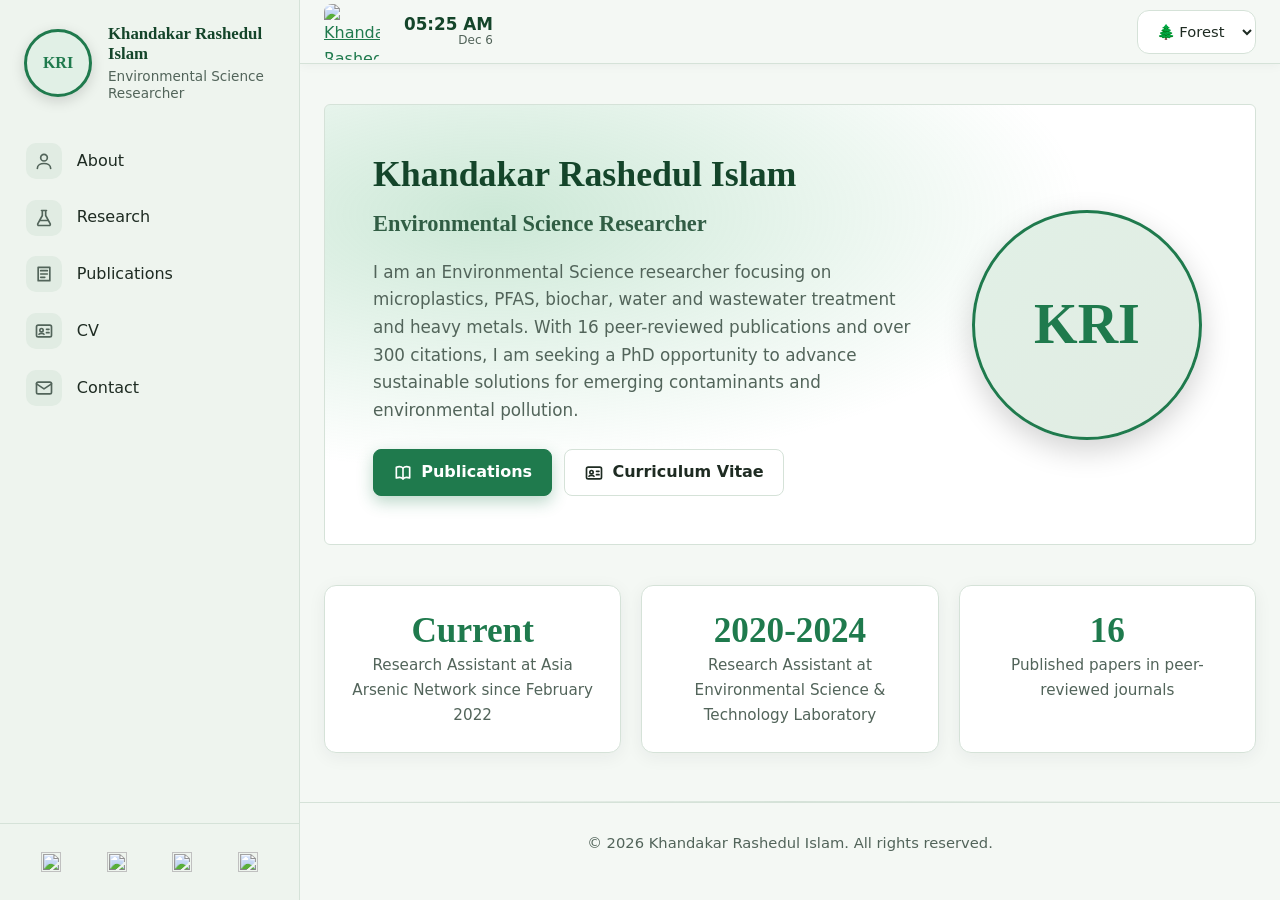
==== index.html @ 215af10e "Add files via upload" ====
<!DOCTYPE html>
<html lang="en">
<head>
  <meta charset="UTF-8">
  <meta name="viewport" content="width=device-width, initial-scale=1">
  <title>Khandakar Rashedul Islam | Environmental Science Researcher</title>
  <meta name="description" content="Academic portfolio of Khandakar Rashedul Islam, an environmental science researcher working on microplastics, emerging contaminants such as PFAS, and environmental remediation.">
  <link rel="stylesheet" href="style.css">
    <link rel="icon" href="assets/logo.png" type="image/png">
</head>
<body>

  <!-- Falling background symbols (filled in by script.js) -->
  <div class="bg-glyphs" id="bg-glyphs" aria-hidden="true"></div>

  <a class="skip-link" href="#main">Skip to content</a>

  <!-- Dark overlay behind the sidebar on tablet and mobile -->
  <div class="sidebar-overlay" id="sidebar-overlay" hidden></div>

  <!-- ===================== SIDEBAR ===================== -->
  <aside class="sidebar" id="sidebar" aria-label="Site menu">

    <button class="icon-btn sidebar-close" id="sidebar-close" type="button" aria-label="Close menu">✕</button>

    <a class="side-brand" href="index.html">
      <!--
        SIDEBAR PHOTO: to use your photo, upload assets/profile.jpg, then replace the <span> line below with:
        <img class="side-avatar" src="assets/profile.jpg" alt="Khandakar Rashedul Islam">
      -->
      <span class="side-avatar" aria-hidden="true">KRI</span>
      <span class="side-brand-text">
        <span class="side-name">Khandakar Rashedul Islam</span>
        <span class="side-title">Environmental Science Researcher</span>
      </span>
    </a>

    <nav class="side-nav" aria-label="Main navigation">
      <ul>
        <li>
          <a href="about.html">
            <span class="nav-icon"><svg class="icon" viewBox="0 0 24 24" aria-hidden="true"><circle cx="12" cy="8" r="4"/><path d="M4 21c0-4 4-6 8-6s8 2 8 6"/></svg></span>
            About
          </a>
        </li>
        <li>
          <a href="research.html">
            <span class="nav-icon"><svg class="icon" viewBox="0 0 24 24" aria-hidden="true"><path d="M9 3h6M10 3v6L4.5 19a1.5 1.5 0 0 0 1.3 2h12.4a1.5 1.5 0 0 0 1.3-2L14 9V3"/><path d="M7 15h10"/></svg></span>
            Research
          </a>
        </li>
        <li>
          <a href="publications.html">
            <span class="nav-icon"><svg class="icon" viewBox="0 0 24 24" aria-hidden="true"><path d="M5 4h14v16H5z"/><path d="M8 8h8M8 12h8M8 16h5"/></svg></span>
            Publications
          </a>
        </li>
        <li>
          <a href="cv.html">
            <span class="nav-icon"><svg class="icon" viewBox="0 0 24 24" aria-hidden="true"><rect x="3" y="5" width="18" height="14" rx="2"/><circle cx="9" cy="11" r="2"/><path d="M6 16c.5-1.5 5.5-1.5 6 0M15 10h3M15 14h3"/></svg></span>
            CV
          </a>
        </li>
        <li>
          <a href="contact.html">
            <span class="nav-icon"><svg class="icon" viewBox="0 0 24 24" aria-hidden="true"><rect x="3" y="5" width="18" height="14" rx="2"/><path d="m3 7 9 6 9-6"/></svg></span>
            Contact
          </a>
        </li>
      </ul>
    </nav>

    <!--
      PROFILE LINKS (bottom of sidebar). This is the ONLY place you need to edit your profile links.
      The buttons in the Contact section copy these automatically.
      To activate an icon: replace href="#contact" with your real link and delete the word is-placeholder.
      To remove an icon: delete its whole <a ...> ... </a> block.
    -->
       <div class="sidebar-links" aria-label="Academic profiles">
      <a class="profile-icon" href="https://www.linkedin.com/in/khandakarrashedulislam/" data-profile="linkedin" title="LinkedIn" aria-label="LinkedIn">
        <img src="assets/icons/linkedin.svg" alt="" width="20" height="20">
      </a>
      <a class="profile-icon" href="https://scholar.google.com/citations?user=u9Iv7xsAAAAJ&amp;hl=en" data-profile="scholar" title="Google Scholar" aria-label="Google Scholar">
        <img src="assets/icons/scholar.svg" alt="" width="20" height="20">
      </a>
      <a class="profile-icon" href="https://orcid.org/0000-0001-8953-0224" data-profile="orcid" title="ORCID" aria-label="ORCID">
        <img src="assets/icons/orcid.svg" alt="" width="20" height="20">
      </a>
      <a class="profile-icon" href="https://www.researchgate.net/profile/Khandakar-Rashedul-Islam-2?ev=hdr_xprf" data-profile="researchgate" title="ResearchGate" aria-label="ResearchGate">
        <img src="assets/icons/researchgate.svg" alt="" width="20" height="20">
      </a>
    </div>

  </aside>

  <!-- ===================== MAIN AREA ===================== -->
  <div class="main-area">

    <!-- Top bar -->
    <header class="topbar">
      <div class="topbar-left">
        <button class="icon-btn menu-btn" id="menu-btn" type="button" aria-label="Open menu" aria-expanded="false" aria-controls="sidebar">
          <span class="menu-bar"></span>
          <span class="menu-bar"></span>
          <span class="menu-bar"></span>
        </button>
        <a class="site-logo" href="index.html" aria-label="Home">
          <img src="assets/logo.png" alt="Khandakar Rashedul Islam logo" width="36" height="36">
        </a>
        <div class="clock">
          <span class="clock-time" id="clock-time">--:--</span>
          <span class="clock-date" id="clock-date"></span>
        </div>
      </div>

      <div class="topbar-right">
        <label class="visually-hidden" for="theme-select">Colour theme</label>
        <select class="theme-select" id="theme-select">
          <option value="forest">🌲 Forest</option> 
          <option value="light">🌞 Light</option>
          <option value="dark">🌙 Dark</option>
         
        </select>
      </div>
    </header>

    <main id="main">

      <!-- ===================== HOME / HERO ===================== -->
      <section class="hero" id="home">
        <div class="container">
          <div class="hero-card reveal">

            <div class="hero-text">
             <!-- <p class="pill"><span class="pill-dot"></span></p> ====== -->
              <h1>Khandakar Rashedul Islam</h1>
              <p class="hero-subtitle">Environmental Science Researcher</p>
              <p class="hero-intro">
               I am an Environmental Science researcher focusing on microplastics, PFAS, biochar, water and wastewater treatment and heavy metals. With 16 peer-reviewed publications and over 300 citations, I am seeking a PhD opportunity to advance sustainable solutions for emerging contaminants and environmental pollution.
              </p>
              <div class="button-row">
                <a class="btn btn-primary" href="publications.html">
                  <svg class="icon" viewBox="0 0 24 24" aria-hidden="true"><path d="M4 5c3-1 6-1 8 1 2-2 5-2 8-1v13c-3-1-6-1-8 1-2-2-5-2-8-1z"/><path d="M12 6v13"/></svg>
                  Publications
                </a>
                <a class="btn btn-outline" href="cv.html">
                  <svg class="icon" viewBox="0 0 24 24" aria-hidden="true"><rect x="3" y="5" width="18" height="14" rx="2"/><circle cx="9" cy="11" r="2"/><path d="M6 16c.5-1.5 5.5-1.5 6 0M15 10h3M15 14h3"/></svg>
                  Curriculum Vitae
                </a>
              </div>
            </div>

            <div class="hero-photo-wrap">
              <!--
                PROFILE PHOTO: this circle is a placeholder.
                To use your photo, upload it as assets/profile.jpg, then DELETE the whole <div class="hero-photo">...</div>
                below and put this single line in its place:
                <img class="hero-photo" src="assets/profile.jpg" alt="Portrait of Khandakar Rashedul Islam">
              -->
              <div class="hero-photo" role="img" aria-label="Profile photo placeholder">
                <span>KRI</span>
              </div>
            </div>

          </div>
        </div>
      </section>

      <!-- ===================== STATISTICS =====================
           To update your numbers later, change the number inside each
           <span class="stat-number"> and the label next to it. -->
      <section class="stats" aria-label="Research at a glance">
        <div class="container stats-grid">

        <div class="card stat reveal">
            <span class="stat-number">Current</span>
            <span class="stat-label">Research Assistant at Asia Arsenic Network since February 2022</span>
          </div>
        <div class="card stat reveal">
            <span class="stat-number">2020-2024</span>
            <span class="stat-label">Research Assistant at Environmental Science & Technology Laboratory</span>
          </div>
          <div class="card stat reveal">
            <span class="stat-number">16</span>
            <span class="stat-label">Published papers in peer-reviewed journals</span>
          </div>
        </div>
      </section>

      <div class="container"><hr class="divider"></div>

</main>

    <!-- ===================== FOOTER ===================== -->
    <footer class="site-footer">
      <div class="container">
        <p>© <span id="current-year">2026</span> Khandakar Rashedul Islam. All rights reserved.</p>
      </div>
    </footer>

  </div>

  <script src="script.js"></script>
</body>
</html>
---- style.css ----
/* =====================================================================
   style.css: colours, fonts, layout and responsive rules
   Breakpoints:
     Desktop = 1024px and wider (default rules, sidebar always visible)
     Tablet  = 641px to 1023px  (@media max-width: 1023px, sidebar becomes a slide-in menu)
     Mobile  = 640px and narrower (@media max-width: 640px)
   ===================================================================== */

/* ---------- 1. COLOURS, FONTS AND SIZES (safe to edit) ---------- */
:root {
  --bg: #ffffff;
  --sidebar-bg: #fafbfc;
  --surface: #ffffff;
  --text: #1f2937;
  --heading: #1b365d;
  --muted: #556070;
  --primary: #0066cc;          /* MAIN ACCENT COLOUR: change this to restyle the site */
  --on-primary: #ffffff;
  --tile-bg: #eef1f5;
  --tag-bg: #e8f1fb;
  --tag-text: #0b5cab;
  --border: #e4e8ee;
  --header-bg: rgba(255, 255, 255, 0.9);
  --hero-glow: rgba(120, 176, 230, 0.35);
  --btn-shadow: 0 6px 16px rgba(0, 102, 204, 0.3);
  --warn-bg: #fef3c7;
  --warn-text: #92400e;
  --shadow: 0 4px 18px rgba(31, 41, 55, 0.06);
  --shadow-hover: 0 10px 28px rgba(31, 41, 55, 0.13);
  --radius: 12px;
  --sidebar-width: 300px;
  --topbar-height: 64px;
  --font: system-ui, -apple-system, "Segoe UI", Roboto, "Helvetica Neue", Arial, sans-serif;          /* BODY FONT */
  --font-serif: "Source Serif 4", "Source Serif Pro", Georgia, "Times New Roman", serif;               /* HEADING FONT */
}

[data-theme="dark"] {
  --bg: #0f1720;
  --sidebar-bg: #121c27;
  --surface: #17222f;
  --text: #dbe3ec;
  --heading: #eaf2fb;
  --muted: #9aa8b8;
  --primary: #4da3ff;
  --on-primary: #06121f;
  --tile-bg: #1f2c3a;
  --tag-bg: #16314d;
  --tag-text: #9ccbff;
  --border: #2a3a4b;
  --header-bg: rgba(15, 23, 32, 0.9);
  --hero-glow: rgba(77, 163, 255, 0.18);
  --btn-shadow: 0 6px 16px rgba(77, 163, 255, 0.25);
  --warn-bg: #78350f;
  --warn-text: #fde68a;
  --shadow: 0 4px 18px rgba(0, 0, 0, 0.35);
  --shadow-hover: 0 10px 28px rgba(0, 0, 0, 0.5);
}

[data-theme="forest"] {
  --bg: #f4f8f4;
  --sidebar-bg: #eef4ee;
  --surface: #ffffff;
  --text: #1e2b22;
  --heading: #14452a;
  --muted: #52645a;
  --primary: #1f7a4d;
  --tile-bg: #e1ece3;
  --tag-bg: #e1f0e6;
  --tag-text: #176239;
  --border: #d5e2d8;
  --header-bg: rgba(244, 248, 244, 0.9);
  --hero-glow: rgba(110, 190, 140, 0.35);
  --btn-shadow: 0 6px 16px rgba(31, 122, 77, 0.3);
}

/* ---------- 2. BASIC RESET ---------- */
*, *::before, *::after { box-sizing: border-box; }

[hidden] { display: none !important; }

html {
  scroll-behavior: smooth;
  scroll-padding-top: calc(var(--topbar-height) + 12px);
}

body {
  margin: 0;
  font-family: var(--font);
  font-size: 1rem;
  line-height: 1.65;
  color: var(--text);
  background: var(--bg);
  transition: background 0.25s ease, color 0.25s ease;
}

img { max-width: 100%; height: auto; }
a { color: var(--primary); }

h1, h2, h3 {
  font-family: var(--font-serif);
  color: var(--heading);
  line-height: 1.2;
  margin: 0 0 0.5rem;
}
h3 { font-size: 1.15rem; }
p { margin: 0 0 0.9rem; }

:focus-visible { outline: 3px solid var(--primary); outline-offset: 3px; }

.container { width: min(1024px, 100% - 3rem); margin-inline: auto; }

.visually-hidden {
  position: absolute;
  width: 1px;
  height: 1px;
  overflow: hidden;
  clip: rect(0 0 0 0);
  white-space: nowrap;
}

.skip-link {
  position: absolute;
  left: -999px;
  top: 0;
  background: var(--primary);
  color: var(--on-primary);
  padding: 0.6rem 1rem;
  z-index: 100;
}
.skip-link:focus { left: 0; }

/* Small line icons used in buttons and the menu */
.icon {
  width: 20px;
  height: 20px;
  flex: 0 0 auto;
  fill: none;
  stroke: currentColor;
  stroke-width: 2;
  stroke-linecap: round;
  stroke-linejoin: round;
}

/* ---------- 3. FALLING BACKGROUND SYMBOLS ---------- */
.bg-glyphs {
  position: fixed;
  inset: 0;
  overflow: hidden;
  pointer-events: none;
  z-index: 0;
}
.glyph {
  position: absolute;
  top: -10vh;
  color: var(--primary);
  opacity: 0.1;
  user-select: none;
  animation-name: glyph-fall;
  animation-timing-function: linear;
  animation-iteration-count: infinite;
}
@keyframes glyph-fall {
  from { transform: translateY(0) rotate(0deg); }
  to   { transform: translateY(120vh) rotate(360deg); }
}

/* ---------- 4. SIDEBAR ---------- */
.sidebar {
  position: fixed;
  top: 0;
  bottom: 0;
  left: 0;
  width: var(--sidebar-width);
  z-index: 30;
  display: flex;
  flex-direction: column;
  background: var(--sidebar-bg);
  border-right: 1px solid var(--border);
  overflow-y: auto;
}

.side-brand {
  display: flex;
  align-items: center;
  gap: 1rem;
  padding: 1.5rem 1.5rem 1.25rem;
  text-decoration: none;
  color: var(--heading);
}
.side-avatar {
  flex: 0 0 auto;
  width: 68px;
  height: 68px;
  border-radius: 50%;
  object-fit: cover;
  border: 3px solid var(--primary);
  box-shadow: 0 4px 14px rgba(0, 0, 0, 0.15);
  display: grid;
  place-items: center;
  background: var(--tag-bg);
  color: var(--primary);
  font-family: var(--font-serif);
  font-weight: 800;
}
.side-brand-text { display: flex; flex-direction: column; min-width: 0; }
.side-name {
  font-family: var(--font-serif);
  font-size: 1.05rem;
  font-weight: 600;
  line-height: 1.2;
}
.side-title { font-size: 0.85rem; color: var(--muted); line-height: 1.3; margin-top: 0.2rem; }

.side-nav { padding: 0.75rem 1rem; }
.side-nav ul { list-style: none; margin: 0; padding: 0; }
.side-nav li { margin-bottom: 0.3rem; }
.side-nav a {
  display: flex;
  align-items: center;
  gap: 0.9rem;
  padding: 0.5rem 0.65rem;
  border-radius: 12px;
  color: var(--text);
  text-decoration: none;
  font-weight: 500;
}
.nav-icon {
  display: grid;
  place-items: center;
  width: 36px;
  height: 36px;
  border-radius: 10px;
  background: var(--tile-bg);
  color: var(--muted);
}
.side-nav a:hover { background: var(--tile-bg); }
.side-nav a:hover .nav-icon { background: var(--tag-bg); color: var(--primary); }

.sidebar-links {
  margin-top: auto;
  display: flex;
  justify-content: space-around;
  gap: 0.25rem;
  padding: 1rem 1.25rem;
  border-top: 1px solid var(--border);
}
.profile-icon {
  display: inline-flex;
  align-items: center;
  justify-content: center;
  width: 44px;
  height: 44px;
  border-radius: 50%;
  color: var(--muted);
  font-weight: 800;
  font-size: 0.95rem;
  text-decoration: none;
}
.profile-icon:hover { background: var(--tile-bg); color: var(--primary); }

.icon-btn.sidebar-close { display: none; position: absolute; top: 0.75rem; right: 0.75rem; }
.sidebar-overlay {
  position: fixed;
  inset: 0;
  z-index: 60;
  background: rgba(0, 0, 0, 0.4);
}

/* ---------- 5. MAIN AREA AND TOP BAR ---------- */
.main-area {
  position: relative;
  z-index: 1;
  margin-left: var(--sidebar-width);
}

.topbar {
  position: sticky;
  top: 0;
  z-index: 40;
  display: flex;
  align-items: center;
  justify-content: space-between;
  gap: 1rem;
  height: var(--topbar-height);
  padding: 0 1.5rem;
  background: var(--header-bg);
  backdrop-filter: blur(10px);
  -webkit-backdrop-filter: blur(10px);
  border-bottom: 1px solid var(--border);
  box-shadow: 0 2px 10px rgba(0, 0, 0, 0.04);
}
.topbar-left { display: flex; align-items: center; gap: 1rem; }

.clock { display: flex; flex-direction: column; line-height: 1.15; margin-left: 0.5rem; }
.clock-time { font-weight: 700; color: var(--heading); font-size: 1.05rem; }
.clock-date { font-size: 0.75rem; color: var(--muted); text-align: right; }

.theme-select {
  min-height: 44px;
  padding: 0.4rem 0.9rem;
  border-radius: 12px;
  border: 1px solid var(--border);
  background: var(--surface);
  color: var(--text);
  font: inherit;
  font-size: 0.92rem;
  cursor: pointer;
}

.icon-btn {
  width: 44px;
  height: 44px;
  border-radius: 12px;
  border: 1px solid var(--border);
  background: var(--surface);
  color: var(--text);
  font-size: 1.1rem;
  cursor: pointer;
  display: inline-flex;
  align-items: center;
  justify-content: center;
}
.icon-btn:hover { background: var(--tile-bg); }

/* The ☰ button is hidden on desktop */
.menu-btn { display: none; flex-direction: column; gap: 4px; }
.menu-bar { display: block; width: 18px; height: 2px; background: currentColor; border-radius: 2px; }

/* ---------- 6. BUTTONS ---------- */
.btn {
  display: inline-flex;
  align-items: center;
  justify-content: center;
  gap: 0.5rem;
  min-height: 44px;
  padding: 0.6rem 1.2rem;
  border-radius: 8px;
  border: 1px solid var(--primary);
  font-weight: 600;
  text-decoration: none;
  cursor: pointer;
  transition: transform 0.15s ease, border-color 0.15s ease, background 0.15s ease;
}
.btn:hover { transform: translateY(-2px); }
.btn-primary { background: var(--primary); color: var(--on-primary); box-shadow: var(--btn-shadow); }
.btn-outline { background: var(--surface); color: var(--text); border-color: var(--border); }
.btn-outline:hover { border-color: var(--primary); color: var(--primary); }
.btn-small { min-height: 38px; padding: 0.3rem 1rem; font-size: 0.88rem; }

.button-row { display: flex; flex-wrap: wrap; gap: 0.75rem; margin-top: 1.5rem; }

/* Links that still contain placeholder addresses */
.is-placeholder {
  opacity: 0.55;
  border-style: dashed;
  pointer-events: none;
}
.is-placeholder::after {
  content: " (add link)";
  font-size: 0.75em;
  font-weight: 400;
  margin-left: 0.3em;
}
.profile-icon.is-placeholder::after { content: none; }

/* ---------- 7. HERO ---------- */
.hero { padding: 2.5rem 0 1.5rem; }
.hero-card {
  display: grid;
  grid-template-columns: 1fr 240px;
  gap: 2.5rem;
  align-items: center;
  padding: 3rem;
  border: 1px solid var(--border);
  border-radius: 6px;
  background:
    radial-gradient(ellipse at 18% 25%, var(--hero-glow), transparent 55%),
    var(--surface);
}

.pill {
  display: inline-flex;
  align-items: center;
  gap: 0.55rem;
  margin-bottom: 1.5rem;
  padding: 0.4rem 0.95rem;
  border: 1px solid var(--border);
  border-radius: 999px;
  background: var(--surface);
  font-size: 0.85rem;
  color: var(--text);
}
.pill-dot {
  width: 8px;
  height: 8px;
  border-radius: 50%;
  background: var(--primary);
  box-shadow: 0 0 0 3px var(--tag-bg);
}

.hero h1 { font-size: clamp(2.2rem, 2.8vw, 2.6rem); font-weight: 600; margin-bottom: 0.6rem; }
.hero-subtitle {
  font-family: var(--font-serif);
  font-size: 1.4rem;
  font-weight: 600;
  color: var(--heading);
  opacity: 0.85;
  margin-bottom: 1rem;
}
.hero-intro { max-width: 65ch; color: var(--muted); font-size: 1.05rem; }

.hero-photo-wrap { display: flex; justify-content: center; }
.hero-photo {
  width: 100%;
  max-width: 230px;
  aspect-ratio: 1 / 1;
  object-fit: cover;
  border-radius: 50%;
  border: 3px solid var(--primary);
  box-shadow: 0 10px 30px rgba(0, 0, 0, 0.18);
}
div.hero-photo {
  display: grid;
  place-items: center;
  background: linear-gradient(135deg, var(--tag-bg), var(--tile-bg));
  color: var(--primary);
  font-family: var(--font-serif);
  font-size: 3.5rem;
  font-weight: 700;
}

/* ---------- 8. STATS, DIVIDER ---------- */
.stats { padding: 1rem 0 0; }
.stats-grid { display: grid; grid-template-columns: repeat(3, 1fr); gap: 1.25rem; }
.stat { text-align: center; padding: 1.25rem; }
.stat-number {
  display: block;
  font-family: var(--font-serif);
  font-size: 2.2rem;
  font-weight: 700;
  color: var(--primary);
  line-height: 1.2;
}
.stat-label { display: block; color: var(--muted); font-size: 0.95rem; }

.divider {
  border: 0;
  height: 1px;
  margin: 3rem 0 0;
  background: linear-gradient(90deg, transparent, var(--border), transparent);
}

/* ---------- 9. SECTIONS AND CARDS ---------- */
.section { padding: 3.5rem 0; }
.section-head { margin-bottom: 2rem; }
.section-head h2 { font-size: clamp(1.8rem, 3vw, 2.3rem); font-weight: 600; }
.section-lead { color: var(--muted); max-width: 70ch; margin-top: 0.5rem; }

.eyebrow {
  display: flex;
  align-items: center;
  gap: 0.7rem;
  margin: 0 0 0.5rem;
  font-size: 0.78rem;
  font-weight: 700;
  letter-spacing: 0.14em;
  text-transform: uppercase;
  color: var(--primary);
}
.eyebrow::before { content: ""; width: 28px; height: 1px; background: currentColor; }

.card {
  background: var(--surface);
  border: 1px solid var(--border);
  border-radius: var(--radius);
  padding: 1.5rem;
  box-shadow: var(--shadow);
  transition: transform 0.2s ease, box-shadow 0.2s ease;
}
.card:hover { transform: translateY(-3px); box-shadow: var(--shadow-hover); }

.grid-3 { display: grid; grid-template-columns: repeat(3, 1fr); gap: 1.5rem; }

.tag-list { display: flex; flex-wrap: wrap; gap: 0.5rem; list-style: none; margin: 0.75rem 0 0; padding: 0; }
.tag {
  background: var(--tag-bg);
  color: var(--tag-text);
  padding: 0.2rem 0.75rem;
  border-radius: 999px;
  font-size: 0.82rem;
  font-weight: 600;
}

/* About */
.about-grid { display: grid; grid-template-columns: 1.1fr 0.9fr; gap: 1.5rem; align-items: start; }
.stack { display: grid; gap: 1.5rem; }
.skills-card { margin-top: 1.5rem; }
.plain-list { list-style: none; margin: 0; padding: 0; }
.plain-list li { margin-bottom: 0.9rem; }
.plain-list li:last-child { margin-bottom: 0; }
.item-meta { display: block; color: var(--muted); font-size: 0.92rem; }

.placeholder-text {
  background: var(--warn-bg);
  color: var(--warn-text);
  padding: 0 0.35em;
  border-radius: 4px;
}

/* ---------- 10. PUBLICATIONS ---------- */
.notice {
  background: var(--warn-bg);
  color: var(--warn-text);
  border-left: 4px solid var(--warn-text);
  border-radius: 12px;
  padding: 1rem 1.25rem;
  margin-bottom: 1.5rem;
}

.filter-bar { display: flex; flex-wrap: wrap; gap: 0.5rem; margin-bottom: 1.5rem; }
.filter-btn {
  min-height: 40px;
  padding: 0.35rem 1rem;
  border-radius: 999px;
  border: 1px solid var(--border);
  background: var(--surface);
  color: var(--text);
  font: inherit;
  font-size: 0.9rem;
  font-weight: 600;
  cursor: pointer;
}
.filter-btn:hover { background: var(--tag-bg); }
.filter-btn[aria-pressed="true"] {
  background: var(--primary);
  color: var(--on-primary);
  border-color: var(--primary);
}

.pub-list { display: grid; gap: 1.25rem; }
.pub-badges { display: flex; flex-wrap: wrap; gap: 0.5rem; margin-bottom: 0.6rem; }
.badge {
  background: var(--tag-bg);
  color: var(--tag-text);
  font-size: 0.72rem;
  font-weight: 700;
  letter-spacing: 0.05em;
  text-transform: uppercase;
  padding: 0.15rem 0.65rem;
  border-radius: 999px;
}
.badge-placeholder { background: var(--warn-bg); color: var(--warn-text); }
.pub-title { overflow-wrap: anywhere; }
.pub-authors { color: var(--muted); margin-bottom: 0.3rem; }
.pub-journal { margin-bottom: 0; }
.pub-year { font-weight: 700; }
.pub-links { display: flex; flex-wrap: wrap; gap: 0.5rem; margin-top: 0.9rem; }
.empty-message { color: var(--muted); text-align: center; margin-top: 1rem; }

/* ---------- 11. CV AND CONTACT ---------- */
.cv-card { text-align: center; padding: 2rem 1.5rem; }
.contact-grid { display: grid; grid-template-columns: 1fr 1fr; gap: 1.5rem; }
.contact-email { font-size: 1.1rem; font-weight: 600; overflow-wrap: anywhere; }
.link-list { display: flex; flex-wrap: wrap; gap: 0.6rem; list-style: none; margin: 0.5rem 0 0; padding: 0; }

/* ---------- 12. FOOTER ---------- */
.site-footer {
  border-top: 1px solid var(--border);
  padding: 1.75rem 0;
  text-align: center;
  color: var(--muted);
  font-size: 0.92rem;
}
.site-footer p { margin: 0; }

/* ---------- 13. SCROLL FADE-IN (only active when JavaScript runs) ---------- */
.js .reveal {
  opacity: 0;
  transform: translateY(24px);
  transition: opacity 0.6s ease, transform 0.6s ease, box-shadow 0.2s ease;
}
.js .reveal.is-visible { opacity: 1; transform: none; }

/* =====================================================================
   TABLET VERSION: 641px to 1023px
   The sidebar turns into a menu that slides in from the left.
   ===================================================================== */
@media (max-width: 1023px) {
  .main-area { margin-left: 0; }

  .sidebar {
    width: min(320px, 85vw);
    z-index: 70;
    transform: translateX(-100%);
    visibility: hidden;
    transition: transform 0.25s ease, visibility 0s linear 0.25s;
    box-shadow: var(--shadow-hover);
  }
  .sidebar.is-open {
    transform: none;
    visibility: visible;
    transition: transform 0.25s ease, visibility 0s;
  }
   .icon-btn.sidebar-close { display: inline-flex; }
  .menu-btn { display: inline-flex; }
  .clock { margin-left: 0; }
  .topbar { padding: 0 1rem; }

  .hero-card { grid-template-columns: 1fr 180px; gap: 2rem; padding: 2.25rem; }
  .hero-photo { max-width: 180px; }
  div.hero-photo { font-size: 2.8rem; }

  .section { padding: 3rem 0; }
  .grid-3 { grid-template-columns: repeat(2, 1fr); }
  .about-grid { grid-template-columns: 1fr; }
  .contact-grid { grid-template-columns: 1fr; }
}

/* =====================================================================
   MOBILE VERSION: 640px and narrower
   ===================================================================== */
@media (max-width: 640px) {
  .container { width: min(1024px, 100% - 2rem); }

  .hero { padding: 1.5rem 0 1rem; }
  .hero-card { grid-template-columns: 1fr; gap: 1.5rem; padding: 1.5rem; }
  .hero-photo-wrap { order: -1; }
  .hero-photo { max-width: 160px; }
  div.hero-photo { font-size: 2.3rem; }
  .hero-subtitle { font-size: 1.15rem; }
  .hero-intro { font-size: 1rem; }

  .button-row { flex-direction: column; }
  .button-row .btn { width: 100%; }

  .stats-grid { grid-template-columns: 1fr; }

  .section { padding: 2.5rem 0; }
  .grid-3 { grid-template-columns: 1fr; }
  .card { padding: 1.25rem; }

  .theme-select { font-size: 0.85rem; padding: 0.4rem 0.6rem; }
  .pub-links .btn, .link-list .btn { min-height: 44px; }
}

/* ---------- Respect visitors who prefer less motion ---------- */
@media (prefers-reduced-motion: reduce) {
  html { scroll-behavior: auto; }
  .js .reveal { opacity: 1; transform: none; transition: none; }
  .card, .btn, .sidebar { transition: none; }
}
/* ---------- CV button when the PDF has not been uploaded yet ---------- */
.is-unavailable {
  opacity: 0.55;
  border-style: dashed;
  pointer-events: none;
}
.is-unavailable::after {
  content: " (coming soon)";
  font-size: 0.75em;
  font-weight: 400;
  margin-left: 0.3em;
}
/* =====================================================================
   PUBLICATIONS: filter panel, cards, and the active sidebar link
   (matches the reference publications page)
   ===================================================================== */

/* ---------- Filter panel ---------- */
.filter-panel { display: none; }
.js .filter-panel {
  display: flex;
  flex-wrap: wrap;
  align-items: flex-end;
  gap: 1rem;
  padding: 1.25rem;
  margin-bottom: 1.75rem;
  border: 1px solid var(--border);
  border-radius: var(--radius);
  background: var(--surface);
}
.field { display: flex; flex-direction: column; gap: 0.4rem; }
.field-grow { flex: 1 1 220px; }
.field-label {
  font-size: 0.72rem;
  font-weight: 700;
  letter-spacing: 0.14em;
  text-transform: uppercase;
  color: var(--muted);
}
.field-input {
  width: 100%;
  min-height: 44px;
  padding: 0.5rem 0.9rem;
  border: 1px solid var(--border);
  border-radius: 10px;
  background: var(--surface);
  color: var(--text);
  font: inherit;
  font-size: 0.95rem;
}
.field select.field-input { min-width: 150px; cursor: pointer; }

.view-toggle {
  display: inline-flex;
  padding: 4px;
  border: 1px solid var(--border);
  border-radius: 10px;
  background: var(--bg);
}
.view-btn {
  display: inline-flex;
  align-items: center;
  gap: 0.4rem;
  min-height: 36px;
  padding: 0.3rem 0.9rem;
  border: 0;
  border-radius: 8px;
  background: transparent;
  color: var(--muted);
  font: inherit;
  font-size: 0.85rem;
  font-weight: 600;
  cursor: pointer;
}
.view-btn[aria-pressed="true"] {
  background: var(--surface);
  color: var(--primary);
  box-shadow: var(--shadow);
}
.icon-sm { width: 16px; height: 16px; }

/* ---------- Publication cards ---------- */
.pub-card { position: relative; padding: 1.4rem 1.5rem; }
.pub-card:hover {
  border-color: var(--primary);
  box-shadow: 0 14px 34px var(--hero-glow);
}
.pub-main { padding-right: 3rem; }
.pub-title { font-size: 1.2rem; margin-bottom: 0.5rem; }
.pub-authors { color: var(--text); font-weight: 500; margin-bottom: 0.7rem; }

.pub-meta {
  display: flex;
  flex-wrap: wrap;
  align-items: center;
  gap: 0.6rem 1.1rem;
  color: var(--muted);
  font-size: 0.95rem;
}
.meta-item { display: inline-flex; align-items: center; gap: 0.45rem; }
.pub-year { font-weight: 600; }

.type-badge {
  display: inline-flex;
  align-items: center;
  padding: 0.2rem 0.7rem;
  border-radius: 999px;
  border: 1px solid transparent;
  font-size: 0.75rem;
  font-weight: 700;
}
.type-journal { background: #e3f5e8; color: #1c6b3a; border-color: #bfe5cb; }
.type-preprint { background: #ece7fb; color: #5b3fc4; border-color: #d6cdf6; }
.type-review, .type-placeholder { background: var(--warn-bg); color: var(--warn-text); }
[data-theme="dark"] .type-journal { background: #12301f; color: #8fe0ad; border-color: #1f4d33; }
[data-theme="dark"] .type-preprint { background: #2a2150; color: #c4b5fd; border-color: #3d3274; }

/* Details that collapse (Compact view hides them) */
.pub-extra { display: none; margin-top: 0.9rem; }
.pub-card.is-open .pub-extra { display: block; }
.pub-tags { margin: 0 0 0.9rem; }
.pub-tags .tag {
  background: var(--tile-bg);
  color: var(--muted);
  font-weight: 500;
  font-size: 0.78rem;
  border-radius: 8px;
}
.pub-summary { color: var(--text); margin-bottom: 0.9rem; }
.pub-links .btn { border-radius: 10px; }

/* Collapse / expand arrow */
.pub-toggle {
  display: none;
  position: absolute;
  right: 1rem;
  bottom: 1rem;
  width: 36px;
  height: 36px;
  align-items: center;
  justify-content: center;
  border: 1px solid var(--border);
  border-radius: 50%;
  background: var(--surface);
  color: var(--muted);
  cursor: pointer;
}
.js .pub-toggle { display: inline-flex; }
.pub-toggle:hover { color: var(--primary); border-color: var(--primary); }
.pub-toggle .icon { transition: transform 0.2s ease; }
.pub-card:not(.is-open) .pub-toggle .icon { transform: rotate(180deg); }

/* ---------- Active link in the sidebar (changes as you scroll) ---------- */
.side-nav a { position: relative; }
.side-nav a.is-active {
  background: var(--tag-bg);
  color: var(--primary);
  font-weight: 600;
}
.side-nav a.is-active::before {
  content: "";
  position: absolute;
  left: 0;
  top: 50%;
  width: 3px;
  height: 22px;
  border-radius: 3px;
  background: var(--primary);
  transform: translateY(-50%);
}
.side-nav a.is-active .nav-icon { background: rgba(0, 102, 204, 0.15); color: var(--primary); }
[data-theme="dark"] .side-nav a.is-active .nav-icon { background: rgba(77, 163, 255, 0.25); }
[data-theme="forest"] .side-nav a.is-active .nav-icon { background: rgba(31, 122, 77, 0.18); }

/* ---------- Mobile (640px and narrower) ---------- */
@media (max-width: 640px) {
  .js .filter-panel { flex-direction: column; align-items: stretch; }
  .field select.field-input { width: 100%; }
  .view-toggle { align-self: flex-start; }
  .pub-card { padding-bottom: 3.75rem; }
  .pub-main { padding-right: 0; }
}
/* ---------- Publications: Compact view (card is closed) ---------- */
.pub-card:not(.is-open) .pub-authors,
.pub-card:not(.is-open) .meta-category {
  display: none;
}
.pub-card:not(.is-open) {
  padding-top: 1.1rem;
  padding-bottom: 1.1rem;
}
.pub-card:not(.is-open) .pub-title {
  font-size: 1.1rem;
  margin-bottom: 0.55rem;
}
.pub-card:not(.is-open) .pub-main {
  padding-right: 3rem;
}
/* Keep the arrow centred on the right side while the card is compact */
.pub-card:not(.is-open) .pub-toggle {
  top: 50%;
  bottom: auto;
  transform: translateY(-50%);
}
/* ---------- Publications: hide the Placeholder and Journal badges (both views) ---------- */
.type-placeholder,
.type-journal {
  display: none;
}

/* ---------- Publications: DOI button beside the year in Compact view ---------- */
.compact-doi { display: none; }
.pub-card:not(.is-open) .compact-doi { display: inline-flex; }

/* In Compact view the bottom button row is hidden (the DOI is shown beside the year instead) */
.pub-card:not(.is-open) .pub-links { display: none; }
/* =====================================================================
   CV VIEWER
   ===================================================================== */
.cv-actions { display: flex; flex-wrap: wrap; gap: 0.75rem; margin-bottom: 1.25rem; }

.cv-viewer {
  border: 1px solid var(--border);
  border-radius: var(--radius);
  background: var(--surface);
  box-shadow: var(--shadow);
  overflow: hidden;
}
.cv-frame {
  display: block;
  width: 100%;
  height: 80vh;
  min-height: 520px;
  border: 0;
  background: var(--surface);
}
.cv-fallback { display: none; margin: 0; padding: 1.25rem; color: var(--muted); }

/* Hidden automatically until your cv.pdf has been uploaded (set by script.js) */
.cv-missing .cv-viewer { display: none; }

/* Tablet */
@media (max-width: 1023px) {
  .cv-frame { height: 70vh; }
}

/* Mobile: phones cannot show an embedded PDF reliably, so use buttons instead */
@media (max-width: 640px) {
  .cv-frame { display: none; }
  .cv-fallback { display: block; }
  .cv-actions .btn { width: 100%; }
}

/* LOGO IN THE TOP BAR */
.site-logo { display: inline-flex; flex: 0 0 auto;}
.site-logo img { display: block; width: 56px; height: 56px; object-fit: contain; border-radius: 8px; }
/* =====================================================================
   CV PREVIEW ON TABLET AND PHONE (pages drawn by script.js)
   ===================================================================== */
.cv-pages { display: none; }

@media (max-width: 1023px) {
  .cv-frame { display: none; }
  .cv-pages {
    display: block;
    max-height: 75vh;
    overflow-y: auto;
    -webkit-overflow-scrolling: touch;
    padding: 0.5rem;
    background: var(--tile-bg);
  }
  .cv-pages:empty { display: none; }
  .cv-pages canvas {
    display: block;
    width: 100%;
    height: auto;
    margin: 0 auto 0.5rem;
    background: #ffffff;
    box-shadow: var(--shadow);
  }
  .cv-viewer.has-pages .cv-fallback { display: none; }
  .cv-viewer.cv-failed .cv-fallback { display: block; }
}
/* =====================================================================
   OFFICIAL PROFILE LOGOS IN THE SIDEBAR
   ===================================================================== */
.profile-icon img {
  display: block;
  width: 20px;
  height: 20px;
  object-fit: contain;
  transition: transform 0.15s ease;
}
.profile-icon:hover img { transform: scale(1.12); }
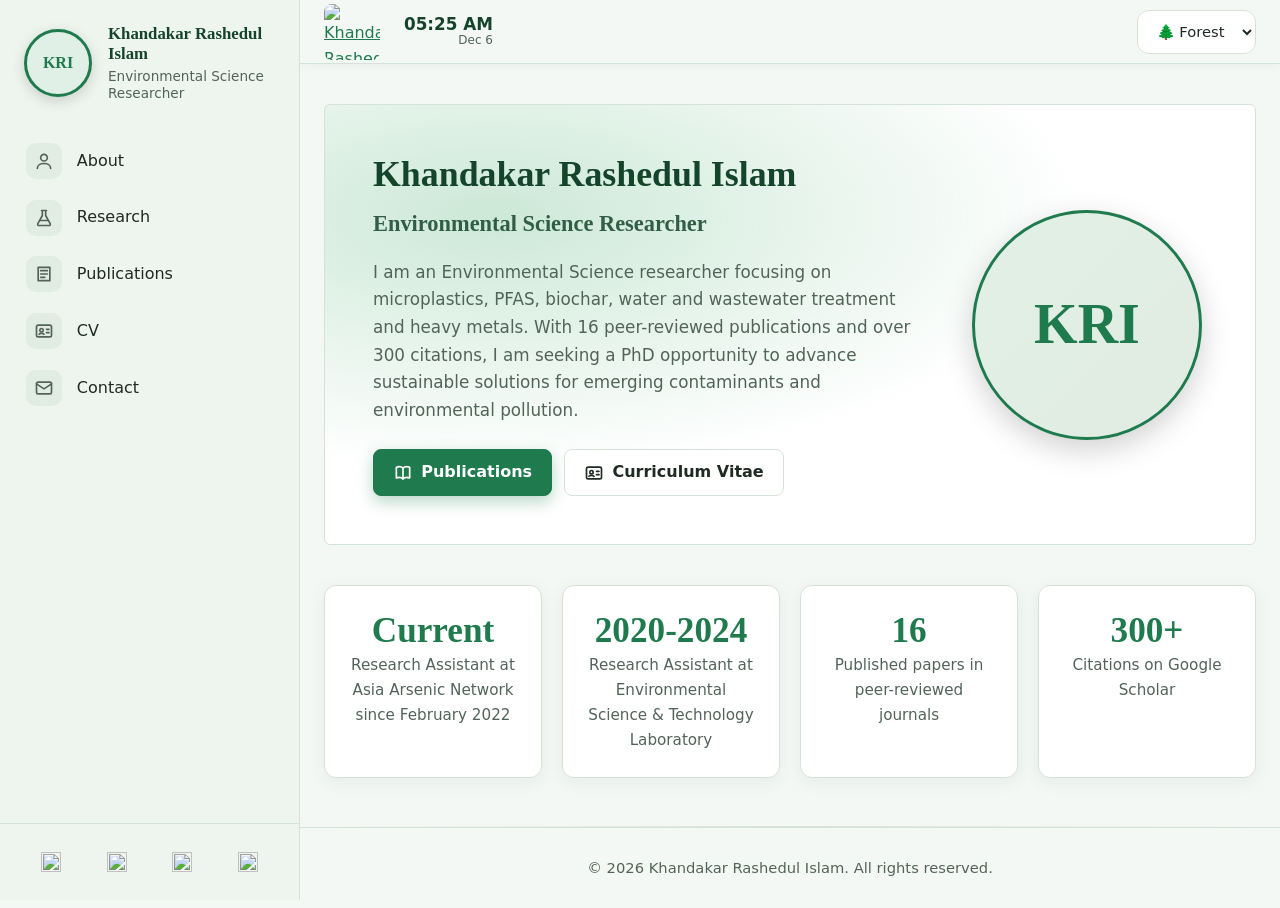
==== commit ab77cf1c: "Add files via upload" ====
--- a/index.html
+++ b/index.html
@@ -170,7 +170,7 @@
            To update your numbers later, change the number inside each
            <span class="stat-number"> and the label next to it. -->
       <section class="stats" aria-label="Research at a glance">
-        <div class="container stats-grid">
+        <div class="container stats-grid stats-grid-4">
 
         <div class="card stat reveal">
             <span class="stat-number">Current</span>
@@ -183,6 +183,12 @@
           <div class="card stat reveal">
             <span class="stat-number">16</span>
             <span class="stat-label">Published papers in peer-reviewed journals</span>
+          </div>
+          <!-- Citation count: filled in automatically from data/scholar.json (Google Scholar).
+               "300+" is only shown if that file cannot be loaded. -->
+          <div class="card stat reveal" data-scholar-box>
+            <span class="stat-number" data-scholar="citations">300+</span>
+            <span class="stat-label"><a href="https://scholar.google.com/citations?user=u9Iv7xsAAAAJ&amp;hl=en">Citations on Google Scholar</a></span>
           </div>
         </div>
       </section>
--- a/style.css
+++ b/style.css
@@ -943,3 +943,12 @@
   transition: transform 0.15s ease;
 }
 .profile-icon:hover img { transform: scale(1.12); }
+
+/* =====================================================================
+   STATS ROW WITH 4 CARDS (home page)
+   ===================================================================== */
+.stats-grid-4 { grid-template-columns: repeat(4, 1fr); }
+.stat-label a { color: inherit; text-decoration: none; }
+.stat-label a:hover { color: var(--primary); text-decoration: underline; }
+@media (max-width: 1023px) { .stats-grid-4 { grid-template-columns: repeat(2, 1fr); } }
+@media (max-width: 640px)  { .stats-grid-4 { grid-template-columns: 1fr; } }
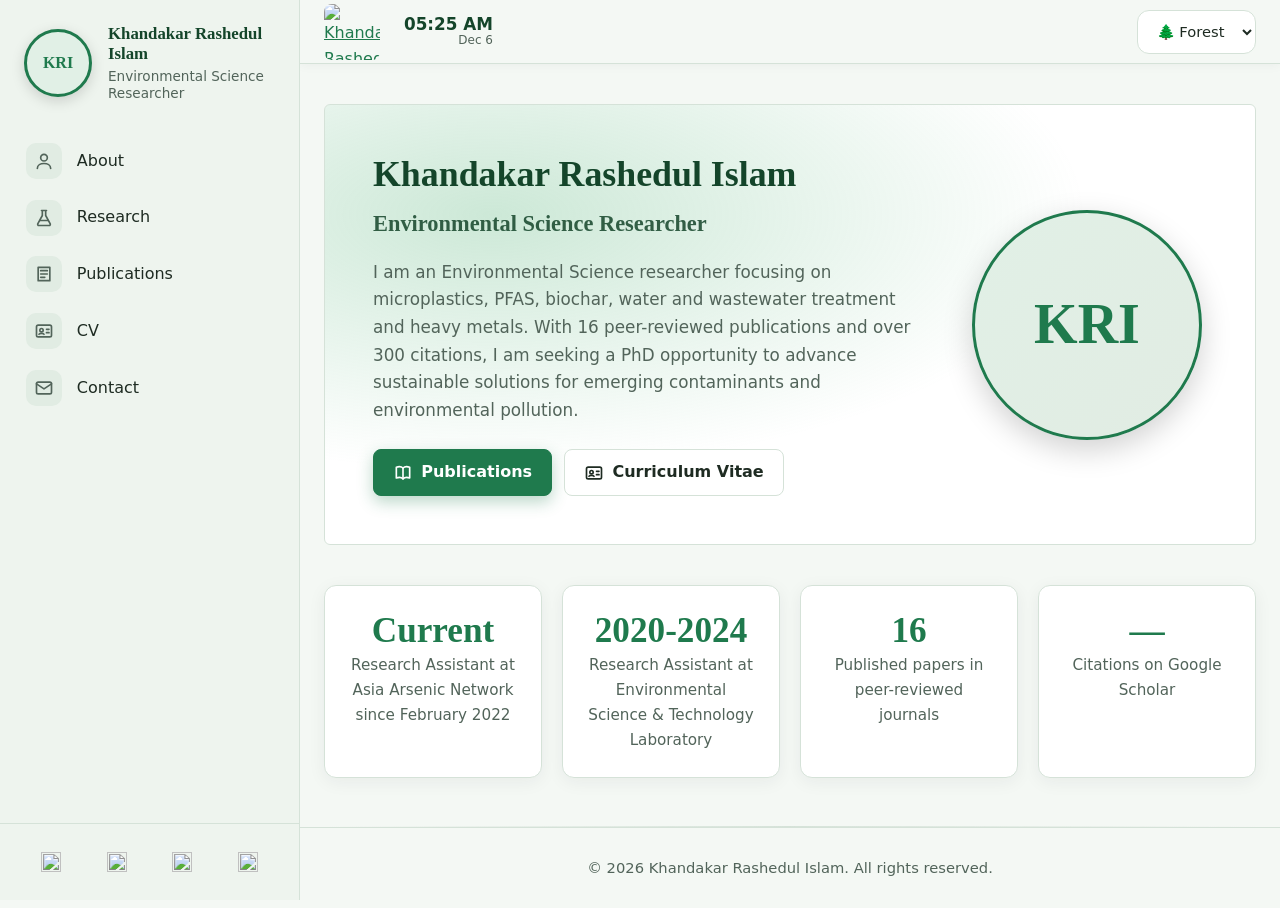
==== commit 105ffabf: "Add files via upload" ====
--- a/index.html
+++ b/index.html
@@ -184,10 +184,10 @@
             <span class="stat-number">16</span>
             <span class="stat-label">Published papers in peer-reviewed journals</span>
           </div>
-          <!-- Citation count: filled in automatically from data/scholar.json (Google Scholar).
-               "300+" is only shown if that file cannot be loaded. -->
+          <!-- Citation count: comes only from your Google Scholar profile, via data/scholar.json
+               (refreshed automatically by the GitHub Action). A dash is shown until a number is available. -->
           <div class="card stat reveal" data-scholar-box>
-            <span class="stat-number" data-scholar="citations">300+</span>
+            <span class="stat-number" data-scholar="citations">&mdash;</span>
             <span class="stat-label"><a href="https://scholar.google.com/citations?user=u9Iv7xsAAAAJ&amp;hl=en">Citations on Google Scholar</a></span>
           </div>
         </div>
